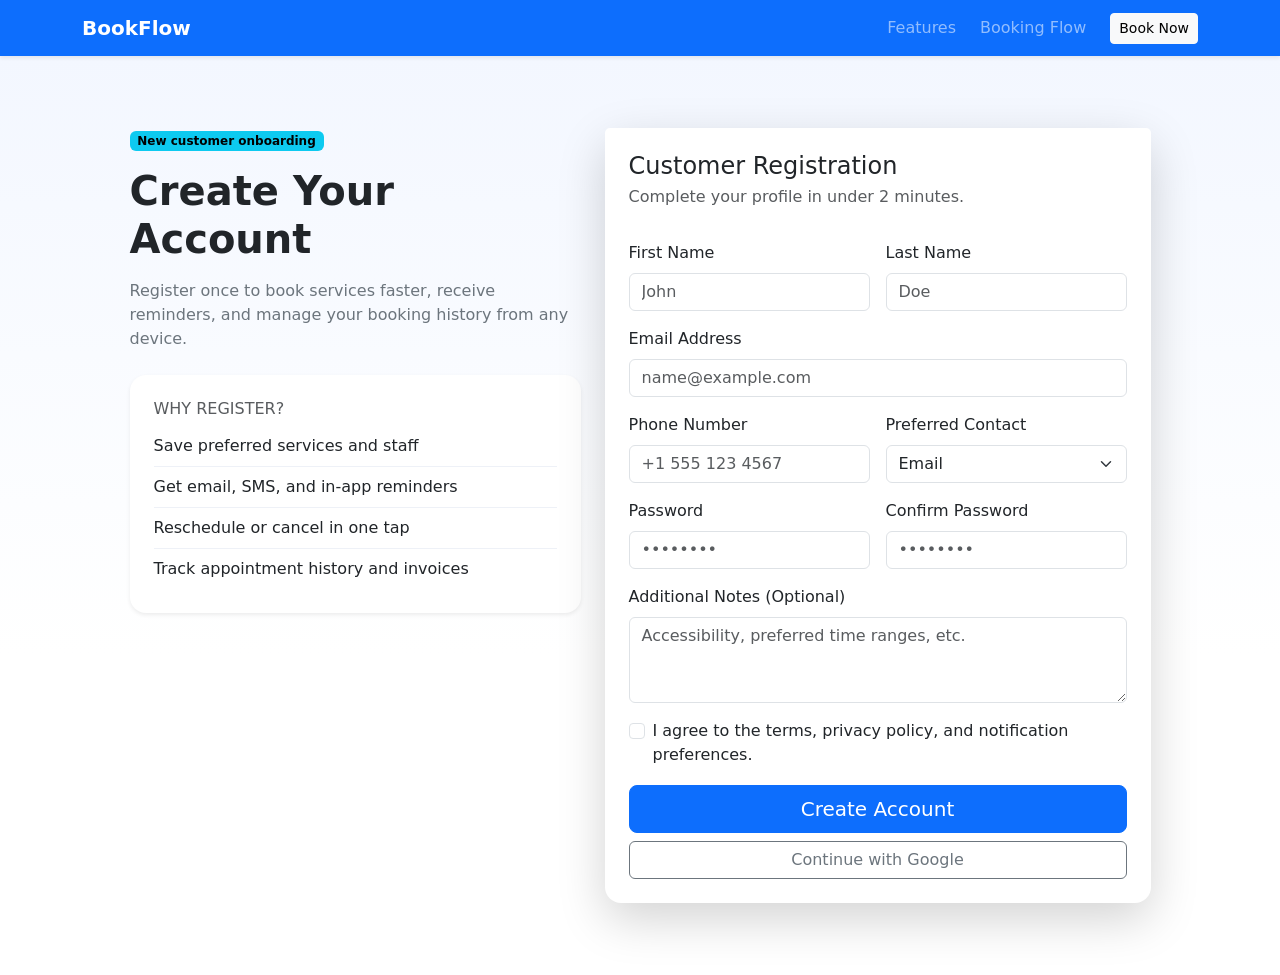
==== register.html @ e768a681 "Add customer registration page UI" ====
<!doctype html>
<html lang="en">
  <head>
    <meta charset="UTF-8" />
    <meta name="viewport" content="width=device-width, initial-scale=1" />
    <title>Customer Registration | BookFlow</title>
    <link
      href="https://cdn.jsdelivr.net/npm/bootstrap@5.3.3/dist/css/bootstrap.min.css"
      rel="stylesheet"
      integrity="sha384-QWTKZyjpPEjISv5WaRU9OFeRpok6YctnYmDr5pNlyT2bRjXh0JMhjY6hW+ALEwIH"
      crossorigin="anonymous"
    />
    <link rel="stylesheet" href="styles.css" />
  </head>
  <body>
    <nav class="navbar navbar-expand-lg navbar-dark bg-primary sticky-top shadow-sm">
      <div class="container">
        <a class="navbar-brand fw-semibold" href="index.html">BookFlow</a>
        <button
          class="navbar-toggler"
          type="button"
          data-bs-toggle="collapse"
          data-bs-target="#registerNav"
          aria-controls="registerNav"
          aria-expanded="false"
          aria-label="Toggle navigation"
        >
          <span class="navbar-toggler-icon"></span>
        </button>
        <div class="collapse navbar-collapse" id="registerNav">
          <ul class="navbar-nav ms-auto align-items-lg-center gap-lg-2">
            <li class="nav-item"><a class="nav-link" href="index.html#features">Features</a></li>
            <li class="nav-item"><a class="nav-link" href="index.html#booking-flow">Booking Flow</a></li>
            <li class="nav-item"><a class="btn btn-light btn-sm ms-lg-2" href="index.html#book-now">Book Now</a></li>
          </ul>
        </div>
      </div>
    </nav>

    <main class="hero-section py-5 min-vh-100 d-flex align-items-center">
      <div class="container py-lg-4">
        <div class="row g-4 justify-content-center align-items-start">
          <div class="col-lg-5">
            <span class="badge text-bg-info mb-3">New customer onboarding</span>
            <h1 class="display-6 fw-bold mb-3">Create Your Account</h1>
            <p class="text-secondary mb-4">
              Register once to book services faster, receive reminders, and manage your booking history from any device.
            </p>
            <div class="card border-0 shadow-sm rounded-4">
              <div class="card-body p-4">
                <h2 class="h6 text-uppercase text-muted">Why register?</h2>
                <ul class="list-group list-group-flush">
                  <li class="list-group-item px-0">Save preferred services and staff</li>
                  <li class="list-group-item px-0">Get email, SMS, and in-app reminders</li>
                  <li class="list-group-item px-0">Reschedule or cancel in one tap</li>
                  <li class="list-group-item px-0">Track appointment history and invoices</li>
                </ul>
              </div>
            </div>
          </div>

          <div class="col-lg-7 col-xl-6">
            <div class="card border-0 shadow-lg rounded-4">
              <div class="card-header bg-white border-0 pt-4 px-4">
                <h2 class="h4 mb-1">Customer Registration</h2>
                <p class="text-muted mb-0">Complete your profile in under 2 minutes.</p>
              </div>
              <div class="card-body p-4">
                <form class="row g-3">
                  <div class="col-md-6">
                    <label for="firstName" class="form-label">First Name</label>
                    <input type="text" class="form-control" id="firstName" placeholder="John" />
                  </div>
                  <div class="col-md-6">
                    <label for="lastName" class="form-label">Last Name</label>
                    <input type="text" class="form-control" id="lastName" placeholder="Doe" />
                  </div>

                  <div class="col-12">
                    <label for="email" class="form-label">Email Address</label>
                    <input type="email" class="form-control" id="email" placeholder="name@example.com" />
                  </div>

                  <div class="col-md-6">
                    <label for="phone" class="form-label">Phone Number</label>
                    <input type="tel" class="form-control" id="phone" placeholder="+1 555 123 4567" />
                  </div>
                  <div class="col-md-6">
                    <label for="preferredContact" class="form-label">Preferred Contact</label>
                    <select class="form-select" id="preferredContact">
                      <option selected>Email</option>
                      <option>SMS</option>
                      <option>In-app</option>
                    </select>
                  </div>

                  <div class="col-md-6">
                    <label for="password" class="form-label">Password</label>
                    <input type="password" class="form-control" id="password" placeholder="••••••••" />
                  </div>
                  <div class="col-md-6">
                    <label for="confirmPassword" class="form-label">Confirm Password</label>
                    <input type="password" class="form-control" id="confirmPassword" placeholder="••••••••" />
                  </div>

                  <div class="col-12">
                    <label for="notes" class="form-label">Additional Notes (Optional)</label>
                    <textarea class="form-control" id="notes" rows="3" placeholder="Accessibility, preferred time ranges, etc."></textarea>
                  </div>

                  <div class="col-12">
                    <div class="form-check">
                      <input class="form-check-input" type="checkbox" value="" id="terms" />
                      <label class="form-check-label" for="terms">
                        I agree to the terms, privacy policy, and notification preferences.
                      </label>
                    </div>
                  </div>

                  <div class="col-12 d-grid gap-2">
                    <button type="button" class="btn btn-primary btn-lg">Create Account</button>
                    <button type="button" class="btn btn-outline-secondary">Continue with Google</button>
                  </div>
                </form>
              </div>
            </div>
          </div>
        </div>
      </div>
    </main>

    <script
      src="https://cdn.jsdelivr.net/npm/bootstrap@5.3.3/dist/js/bootstrap.bundle.min.js"
      integrity="sha384-YvpcrYf0tY3lHB60NNkmXc5s9fDVZLESaAA55NDzOxhy9GkcIdslK1eN7N6jIeHz"
      crossorigin="anonymous"
    ></script>
  </body>
</html>
---- styles.css ----
:root {
  --brand-primary: #1e5eff;
  --bg-soft: #f3f7ff;
}

body {
  background: #fff;
}

.hero-section {
  background: linear-gradient(180deg, var(--bg-soft), #ffffff 65%);
}

.metric-card {
  background: #fff;
  border: 1px solid #e5ecff;
}

.step-chip {
  display: inline-flex;
  width: 2rem;
  height: 2rem;
  border-radius: 50%;
  align-items: center;
  justify-content: center;
  font-weight: 600;
  color: #fff;
  background-color: var(--brand-primary);
}

.list-group-item {
  border-color: #eef1f7;
}
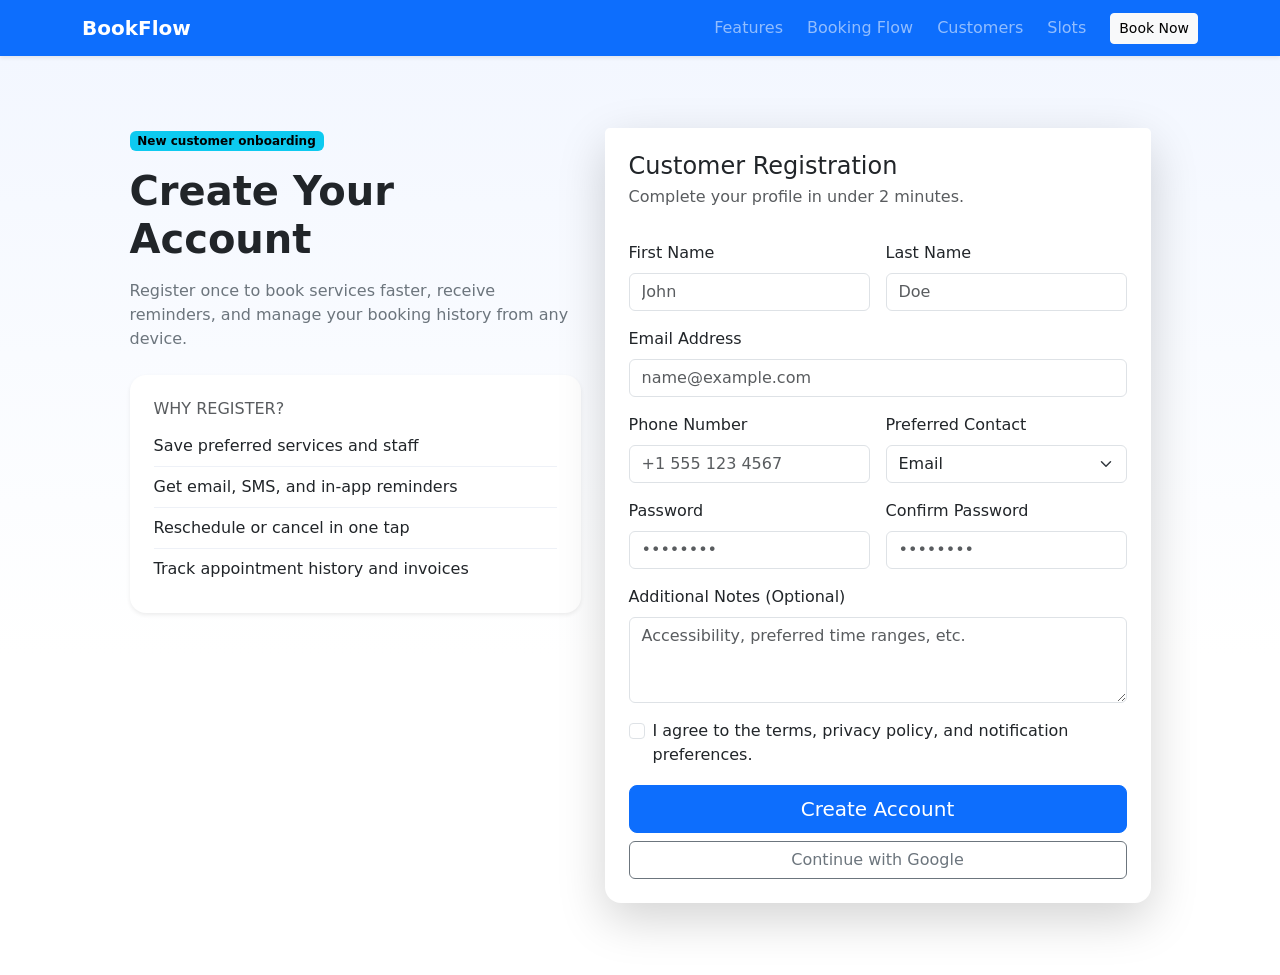
==== commit 9e83a87c: "Add customer list and slot management pages" ====
--- a/register.html
+++ b/register.html
@@ -31,6 +31,8 @@
           <ul class="navbar-nav ms-auto align-items-lg-center gap-lg-2">
             <li class="nav-item"><a class="nav-link" href="index.html#features">Features</a></li>
             <li class="nav-item"><a class="nav-link" href="index.html#booking-flow">Booking Flow</a></li>
+            <li class="nav-item"><a class="nav-link" href="customers.html">Customers</a></li>
+            <li class="nav-item"><a class="nav-link" href="slots.html">Slots</a></li>
             <li class="nav-item"><a class="btn btn-light btn-sm ms-lg-2" href="index.html#book-now">Book Now</a></li>
           </ul>
         </div>
